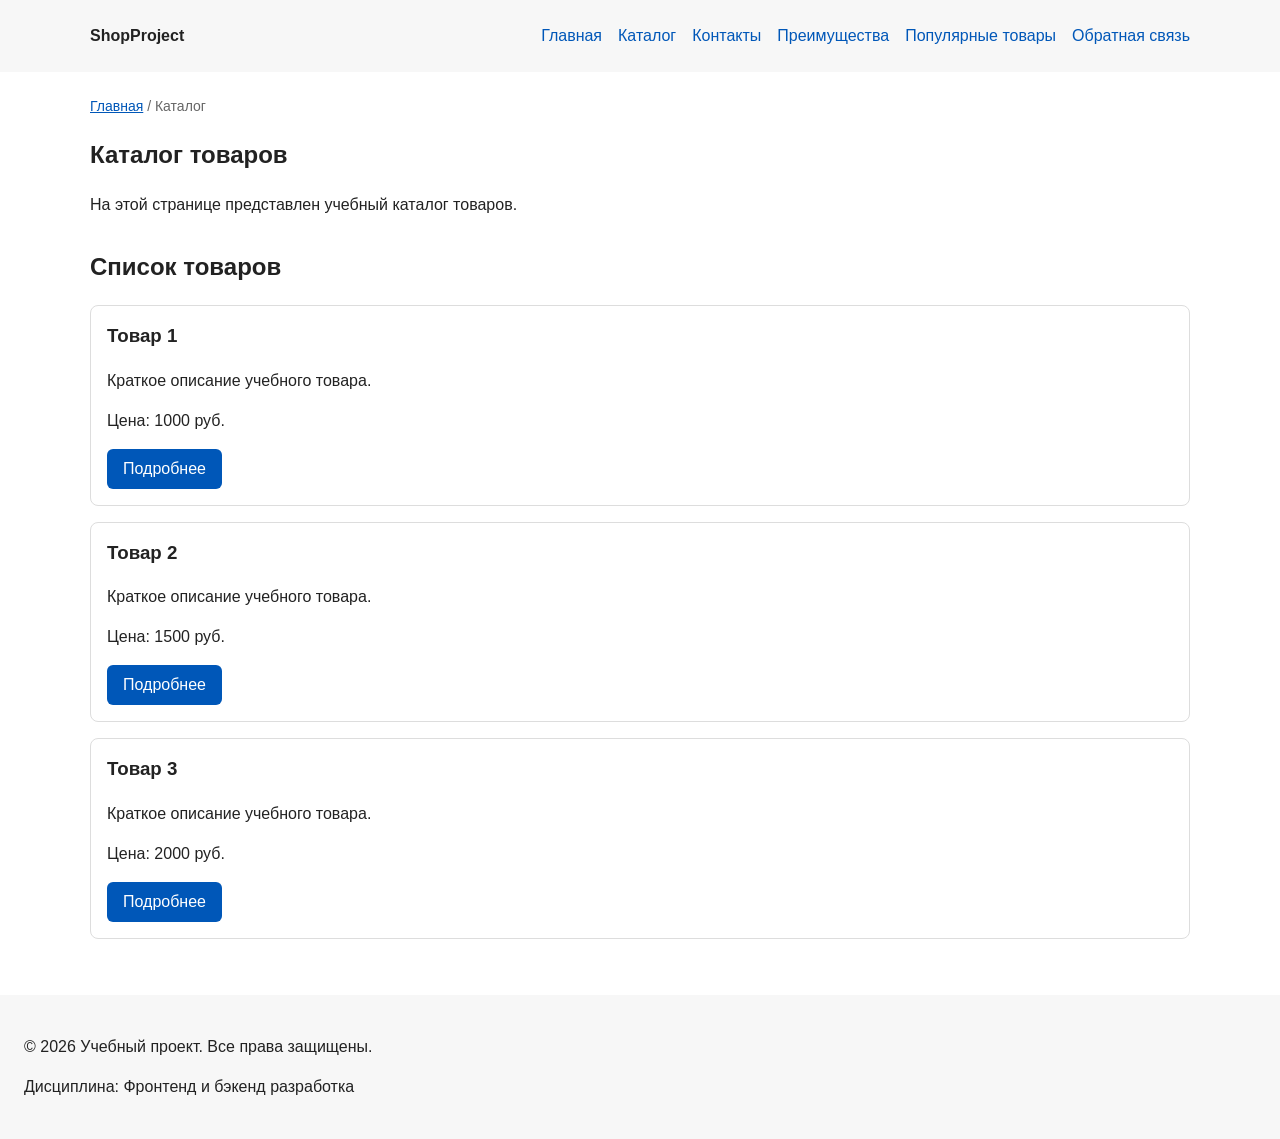
==== catalog.html @ 5cbfdc7b "feat: add multi-page structure navigation and anchors" ====
<!DOCTYPE html>
<html lang="ru">
<head>
  <meta charset="UTF-8">
  <meta name="viewport" content="width=device-width, initial-scale=1.0">
  <meta name="description" content="Каталог товаров учебного интернет-магазина.">
  <title>Каталог товаров – Учебный интернет-магазин</title>
  <link rel="stylesheet" href="css/style.css">
</head>
<body>
  <header>
    <div class="site-header">
      <a class="site-logo" href="index.html">ShopProject</a>
      <nav class="site-nav" aria-label="Основная навигация">
        <ul class="site-nav__list">
          <li><a href="index.html">Главная</a></li>
          <li><a href="catalog.html">Каталог</a></li>
          <li><a href="contacts.html">Контакты</a></li>
          <li><a href="index.html#advantages">Преимущества</a></li>
          <li><a href="index.html#popular">Популярные товары</a></li>
          <li><a href="index.html#contacts">Обратная связь</a></li>
        </ul>
      </nav>
    </div>
  </header>

  <main>
    <nav class="breadcrumbs" aria-label="Хлебные крошки">
      <a href="index.html">Главная</a>
      <span>Каталог</span>
    </nav>

    <section class="section">
      <h1>Каталог товаров</h1>
      <p>На этой странице представлен учебный каталог товаров.</p>
    </section>

    <section class="section">
      <h2>Список товаров</h2>

      <article class="product-card">
        <h3>Товар 1</h3>
        <p>Краткое описание учебного товара.</p>
        <p>Цена: 1000 руб.</p>
        <a class="button" href="index.html#popular">Подробнее</a>
      </article>

      <article class="product-card">
        <h3>Товар 2</h3>
        <p>Краткое описание учебного товара.</p>
        <p>Цена: 1500 руб.</p>
        <a class="button" href="index.html#popular">Подробнее</a>
      </article>

      <article class="product-card">
        <h3>Товар 3</h3>
        <p>Краткое описание учебного товара.</p>
        <p>Цена: 2000 руб.</p>
        <a class="button" href="index.html#popular">Подробнее</a>
      </article>
    </section>
  </main>

  <footer>
    <p>&copy; 2026 Учебный проект. Все права защищены.</p>
    <p>Дисциплина: Фронтенд и бэкенд разработка</p>
  </footer>
</body>
</html>
---- css/style.css ----
:root {
    --color-bg: #ffffff;
    --color-text: #222222;
    --color-muted: #666666;
    --color-primary: #0057b8;
    --color-primary-dark: #003f86;
    --color-border: #dddddd;
    --color-surface: #f7f7f7;
    --color-surface-accent: #eef5ff;
    --color-danger: #b00020;
    --color-success: #168a2f;
    --color-success-bg: #eefaf0;
    --color-white: #ffffff;

    --space-xs: 4px;
    --space-sm: 8px;
    --space-md: 16px;
    --space-lg: 24px;
    --space-xl: 32px;

    --radius-sm: 6px;
    --radius-md: 8px;
    --radius-lg: 12px;

    --container-width: 1100px;
}

* {
    box-sizing: border-box;
}

body {
    margin: 0;
    font-family: Arial, sans-serif;
    line-height: 1.5;
    color: var(--color-text);
    background-color: var(--color-bg);
}

header,
main,
footer {
  padding: var(--space-lg);
}

header {
  position: sticky;
  top: 0;
  z-index: 100;
  background-color: var(--color-surface);
}

footer {
  background-color: var(--color-surface);
}

section {
  margin-bottom: var(--space-lg);
}

section h2 {
  margin-top: 0;
}

.site-header {
    max-width: var(--container-width);
    margin: 0 auto;
    display: grid;
    grid-template-columns: auto 1fr;
    align-items: center;
    gap: var(--space-md);
}

.site-nav {
    justify-self: end;
}

.site-logo {
    font-weight: bold;
    text-decoration: none;
    color: var(--color-text);
}

.site-nav__list {
    display: flex;
    gap: var(--space-md);
    padding: 0;
    margin: 0;
    list-style: none;
}

.site-nav__list a {
    color: var(--color-primary);
    text-decoration: none;
}

.site-nav__list a:hover {
    text-decoration: underline;
}

.site-nav__list a:focus-visible {
    outline: 2px solid var(--color-primary);
    outline-offset: 3px;
}

.hero {
    max-width: var(--container-width);
    margin: 0 auto var(--space-xl);
    padding: var(--space-xl) var(--space-md);
    background-color: var(--color-surface-accent);
    border-radius: var(--radius-lg);
}

.section {
    max-width: var(--container-width);
    margin: 0 auto var(--space-xl);
}

.section h2 {
    margin-top: 0;
}

.product-card {
    position: relative;
    margin-bottom: var(--space-md);
    padding: var(--space-md);
    border: 1px solid var(--color-border);
    border-radius: var(--radius-md);
    background-color: var(--color-bg);
}

.product-card h3 {
    margin-top: 0;
}

.product-card:hover {
    border-color: var(--color-primary);
}

.button {
    display: inline-block;
    padding: var(--space-sm) var(--space-md);
    color: var(--color-white);
    background-color: var(--color-primary);
    text-decoration: none;
    border-radius: var(--radius-sm);
}

.button:hover {
    background-color: var(--color-primary-dark);
}

.button:focus-visible {
    outline: 2px solid var(--color-primary);
    outline-offset: 3px;
}

.button:disabled {
    opacity: 0.6;
    cursor: not-allowed;
}

.aside-info {
    max-width: var(--container-width);
    margin: 0 auto var(--space-xl);
    padding: var(--space-md);
    border-left: 4px solid var(--color-primary);
    background-color: var(--color-surface);
}

.order-dialog {
    width: min(100% - 32px, 560px);
    padding: var(--space-lg);
    border: none;
    border-radius: var(--radius-lg);
}

.order-dialog::backdrop {
    background-color: rgba(0, 0, 0, 0.5);
}

.form-field {
    margin-bottom: var(--space-md);
}

.form-field label {
    display: block;
    margin-bottom: var(--space-xs);
}

.form-field input,
.form-field select,
.form-field textarea {
    width: 100%;
    padding: 10px 12px;
    border: 1px solid var(--color-border);
    border-radius: var(--radius-sm);
    font: inherit;
}

.form-field input[type="checkbox"] {
    width: auto;
}

.form-field small {
    display: block;
    margin-top: var(--space-xs);
    color: var(--color-muted);
}

.form-field input:focus-visible,
.form-field select:focus-visible,
.form-field textarea:focus-visible,
.form-actions button:focus-visible {
    outline: 2px solid var(--color-primary);
    outline-offset: 2px;
}

[aria-invalid="true"] {
    border-color: var(--color-danger);
}

.form-actions {
    display: flex;
    gap: var(--space-sm);
    margin-top: var(--space-md);
}

.success-message {
    max-width: var(--container-width);
    margin: var(--space-lg) auto;
    padding: var(--space-md);
    border-left: 4px solid var(--color-success);
    background-color: var(--color-success-bg);
}

/* ===================================
   Сетка карточек товаров (CSS Grid)
   =================================== */
.product-grid {
    display: grid;
    grid-template-columns: repeat(auto-fit, minmax(260px, 1fr));
    gap: var(--space-md);
}

/* ===================================
   Бейджи на карточках (absolute)
   =================================== */
.product-card__badge {
    position: absolute;
    top: var(--space-sm);
    right: var(--space-sm);
    padding: var(--space-xs) var(--space-sm);
    font-size: 12px;
    font-weight: bold;
    color: var(--color-white);
    border-radius: var(--radius-sm);
    z-index: 1;
}

.product-card__badge--new {
    background-color: var(--color-primary);
}

.product-card__badge--discount {
    background-color: var(--color-danger);
}

/* ===================================
   Кнопка «Наверх» (fixed)
   =================================== */
.scroll-top {
    position: fixed;
    right: var(--space-lg);
    bottom: var(--space-lg);
    width: 44px;
    height: 44px;
    display: flex;
    align-items: center;
    justify-content: center;
    background-color: var(--color-primary);
    color: var(--color-white);
    text-decoration: none;
    border-radius: 50%;
    font-size: 20px;
    z-index: 200;
    box-shadow: 0 2px 8px rgba(0, 0, 0, 0.2);
}

.scroll-top:hover {
    background-color: var(--color-primary-dark);
}

.scroll-top:focus-visible {
    outline: 2px solid var(--color-primary);
    outline-offset: 3px;
}

/* ===================================
   z-index для модального окна
   =================================== */
.order-dialog {
    z-index: 300;
}

.breadcrumbs {
  max-width: var(--container-width);
  margin: 0 auto var(--space-md);
  font-size: 14px;
  color: var(--color-muted);
}

.breadcrumbs a {
  color: var(--color-primary);
}

.breadcrumbs span::before {
  content: " / ";
  color: var(--color-muted);
}

html {
  scroll-behavior: smooth;
}

:target {
  outline: 2px dashed var(--color-primary);
  outline-offset: 4px;
}
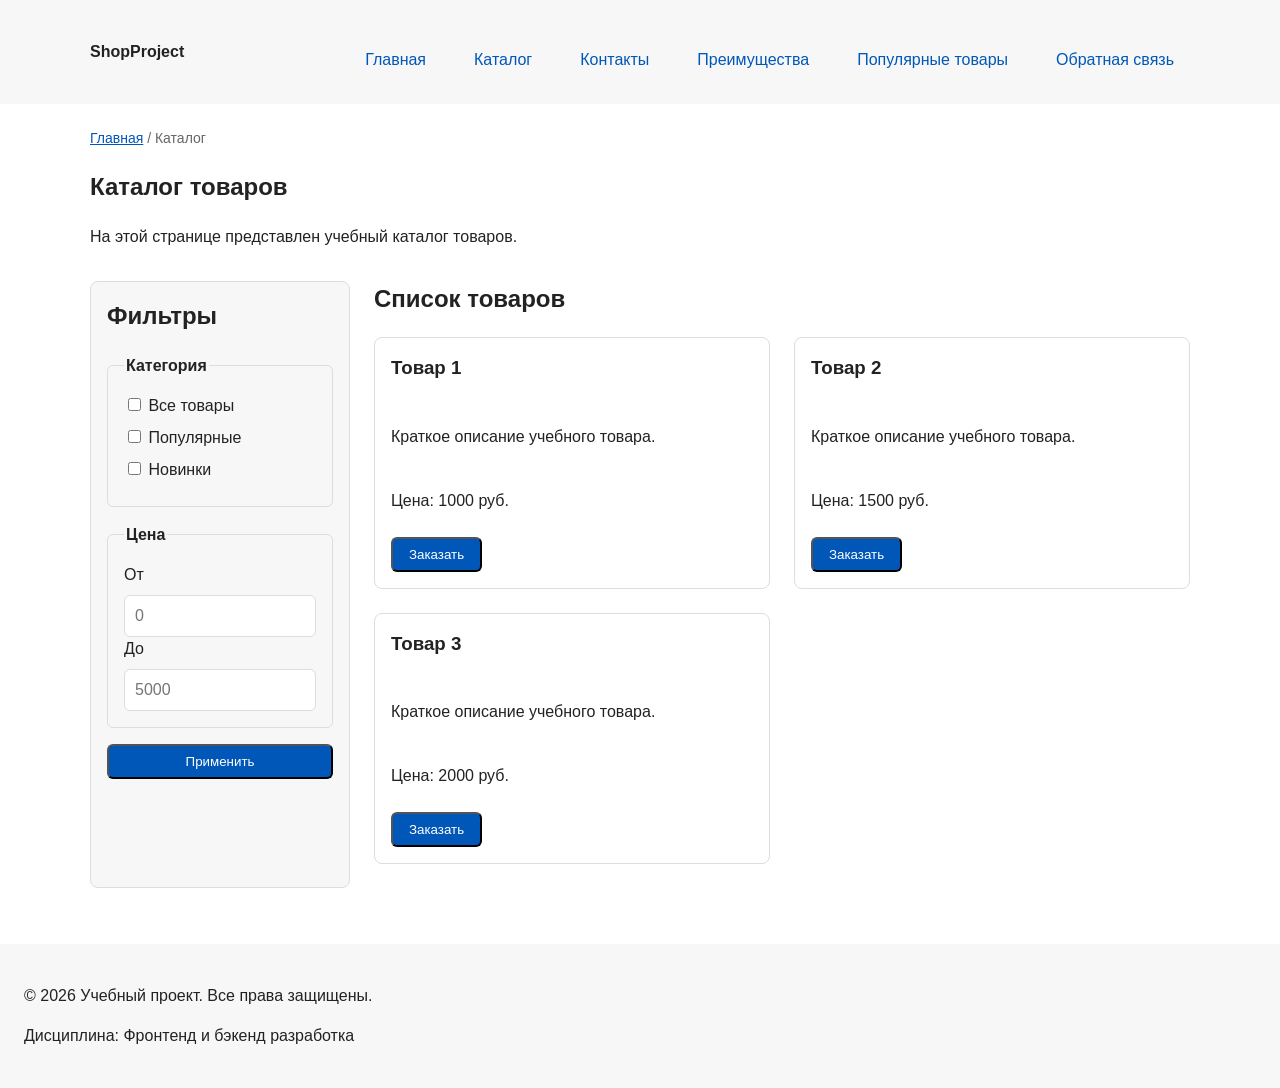
==== commit c717da10: "feat: add flex navigation and grid catalog layout" ====
--- a/catalog.html
+++ b/catalog.html
@@ -25,41 +25,68 @@
   </header>
 
   <main>
-    <nav class="breadcrumbs" aria-label="Хлебные крошки">
-      <a href="index.html">Главная</a>
-      <span>Каталог</span>
-    </nav>
+  <nav class="breadcrumbs" aria-label="Хлебные крошки">
+    <a href="index.html">Главная</a>
+    <span>Каталог</span>
+  </nav>
 
-    <section class="section">
-      <h1>Каталог товаров</h1>
-      <p>На этой странице представлен учебный каталог товаров.</p>
-    </section>
+  <section class="section">
+    <h1>Каталог товаров</h1>
+    <p>На этой странице представлен учебный каталог товаров.</p>
+  </section>
 
-    <section class="section">
+  <section class="catalog-layout">
+    <aside class="catalog-filters">
+      <h2>Фильтры</h2>
+
+      <form class="filters-form" action="#" method="get">
+        <fieldset>
+          <legend>Категория</legend>
+          <label><input type="checkbox" name="category" value="all"> Все товары</label>
+          <label><input type="checkbox" name="category" value="popular"> Популярные</label>
+          <label><input type="checkbox" name="category" value="new"> Новинки</label>
+        </fieldset>
+
+        <fieldset>
+          <legend>Цена</legend>
+          <label for="price-from">От</label>
+          <input id="price-from" name="price-from" type="number" min="0" placeholder="0">
+          <label for="price-to">До</label>
+          <input id="price-to" name="price-to" type="number" min="0" placeholder="5000">
+        </fieldset>
+
+        <button class="button" type="submit">Применить</button>
+      </form>
+    </aside>
+
+    <section class="catalog-products">
       <h2>Список товаров</h2>
 
-      <article class="product-card">
-        <h3>Товар 1</h3>
-        <p>Краткое описание учебного товара.</p>
-        <p>Цена: 1000 руб.</p>
-        <a class="button" href="index.html#popular">Подробнее</a>
-      </article>
+      <div class="products-grid">
+        <article class="product-card">
+          <h3>Товар 1</h3>
+          <p>Краткое описание учебного товара.</p>
+          <p>Цена: 1000 руб.</p>
+          <button class="button product-card__button" type="button" data-product="Товар 1">Заказать</button>
+        </article>
 
-      <article class="product-card">
-        <h3>Товар 2</h3>
-        <p>Краткое описание учебного товара.</p>
-        <p>Цена: 1500 руб.</p>
-        <a class="button" href="index.html#popular">Подробнее</a>
-      </article>
+        <article class="product-card">
+          <h3>Товар 2</h3>
+          <p>Краткое описание учебного товара.</p>
+          <p>Цена: 1500 руб.</p>
+          <button class="button product-card__button" type="button" data-product="Товар 2">Заказать</button>
+        </article>
 
-      <article class="product-card">
-        <h3>Товар 3</h3>
-        <p>Краткое описание учебного товара.</p>
-        <p>Цена: 2000 руб.</p>
-        <a class="button" href="index.html#popular">Подробнее</a>
-      </article>
+        <article class="product-card">
+          <h3>Товар 3</h3>
+          <p>Краткое описание учебного товара.</p>
+          <p>Цена: 2000 руб.</p>
+          <button class="button product-card__button" type="button" data-product="Товар 3">Заказать</button>
+        </article>
+      </div>
     </section>
-  </main>
+  </section>
+</main>
 
   <footer>
     <p>&copy; 2026 Учебный проект. Все права защищены.</p>
--- a/css/style.css
+++ b/css/style.css
@@ -29,6 +29,10 @@
     box-sizing: border-box;
 }
 
+html {
+    scroll-behavior: smooth;
+}
+
 body {
     margin: 0;
     font-family: Arial, sans-serif;
@@ -40,28 +44,31 @@
 header,
 main,
 footer {
-  padding: var(--space-lg);
+    padding: var(--space-lg);
 }
 
 header {
-  position: sticky;
-  top: 0;
-  z-index: 100;
-  background-color: var(--color-surface);
+    position: sticky;
+    top: 0;
+    z-index: 100;
+    background-color: var(--color-surface);
 }
 
 footer {
-  background-color: var(--color-surface);
+    background-color: var(--color-surface);
 }
 
 section {
-  margin-bottom: var(--space-lg);
+    margin-bottom: var(--space-lg);
 }
 
 section h2 {
-  margin-top: 0;
-}
-
+    margin-top: 0;
+}
+
+/* ===================================
+   Шапка сайта
+   =================================== */
 .site-header {
     max-width: var(--container-width);
     margin: 0 auto;
@@ -71,31 +78,41 @@
     gap: var(--space-md);
 }
 
-.site-nav {
-    justify-self: end;
-}
-
 .site-logo {
     font-weight: bold;
     text-decoration: none;
     color: var(--color-text);
 }
 
+.site-nav {
+    justify-self: end;
+}
+
+/* ===================================
+   Навигация (Flexbox)
+   =================================== */
 .site-nav__list {
     display: flex;
+    flex-wrap: wrap;
+    justify-content: center;
+    align-items: center;
     gap: var(--space-md);
     padding: 0;
-    margin: 0;
+    margin: var(--space-md) 0 0;
     list-style: none;
 }
 
 .site-nav__list a {
+    display: inline-block;
+    padding: var(--space-sm) var(--space-md);
     color: var(--color-primary);
     text-decoration: none;
+    border-radius: var(--radius-sm);
 }
 
 .site-nav__list a:hover {
-    text-decoration: underline;
+    color: var(--color-white);
+    background-color: var(--color-primary);
 }
 
 .site-nav__list a:focus-visible {
@@ -103,6 +120,9 @@
     outline-offset: 3px;
 }
 
+/* ===================================
+   Hero / основные секции
+   =================================== */
 .hero {
     max-width: var(--container-width);
     margin: 0 auto var(--space-xl);
@@ -120,9 +140,24 @@
     margin-top: 0;
 }
 
+/* ===================================
+   Сетка карточек (CSS Grid)
+   =================================== */
+.products-grid {
+    display: grid;
+    grid-template-columns: repeat(auto-fit, minmax(260px, 1fr));
+    gap: var(--space-lg);
+}
+
+/* ===================================
+   Карточка товара (Flexbox)
+   =================================== */
 .product-card {
     position: relative;
-    margin-bottom: var(--space-md);
+    display: flex;
+    flex-direction: column;
+    gap: var(--space-sm);
+    margin-bottom: 0;
     padding: var(--space-md);
     border: 1px solid var(--color-border);
     border-radius: var(--radius-md);
@@ -137,114 +172,13 @@
     border-color: var(--color-primary);
 }
 
-.button {
-    display: inline-block;
-    padding: var(--space-sm) var(--space-md);
-    color: var(--color-white);
-    background-color: var(--color-primary);
-    text-decoration: none;
-    border-radius: var(--radius-sm);
-}
-
-.button:hover {
-    background-color: var(--color-primary-dark);
-}
-
-.button:focus-visible {
-    outline: 2px solid var(--color-primary);
-    outline-offset: 3px;
-}
-
-.button:disabled {
-    opacity: 0.6;
-    cursor: not-allowed;
-}
-
-.aside-info {
-    max-width: var(--container-width);
-    margin: 0 auto var(--space-xl);
-    padding: var(--space-md);
-    border-left: 4px solid var(--color-primary);
-    background-color: var(--color-surface);
-}
-
-.order-dialog {
-    width: min(100% - 32px, 560px);
-    padding: var(--space-lg);
-    border: none;
-    border-radius: var(--radius-lg);
-}
-
-.order-dialog::backdrop {
-    background-color: rgba(0, 0, 0, 0.5);
-}
-
-.form-field {
-    margin-bottom: var(--space-md);
-}
-
-.form-field label {
-    display: block;
-    margin-bottom: var(--space-xs);
-}
-
-.form-field input,
-.form-field select,
-.form-field textarea {
-    width: 100%;
-    padding: 10px 12px;
-    border: 1px solid var(--color-border);
-    border-radius: var(--radius-sm);
-    font: inherit;
-}
-
-.form-field input[type="checkbox"] {
-    width: auto;
-}
-
-.form-field small {
-    display: block;
-    margin-top: var(--space-xs);
-    color: var(--color-muted);
-}
-
-.form-field input:focus-visible,
-.form-field select:focus-visible,
-.form-field textarea:focus-visible,
-.form-actions button:focus-visible {
-    outline: 2px solid var(--color-primary);
-    outline-offset: 2px;
-}
-
-[aria-invalid="true"] {
-    border-color: var(--color-danger);
-}
-
-.form-actions {
-    display: flex;
-    gap: var(--space-sm);
-    margin-top: var(--space-md);
-}
-
-.success-message {
-    max-width: var(--container-width);
-    margin: var(--space-lg) auto;
-    padding: var(--space-md);
-    border-left: 4px solid var(--color-success);
-    background-color: var(--color-success-bg);
-}
-
-/* ===================================
-   Сетка карточек товаров (CSS Grid)
-   =================================== */
-.product-grid {
-    display: grid;
-    grid-template-columns: repeat(auto-fit, minmax(260px, 1fr));
-    gap: var(--space-md);
-}
-
-/* ===================================
-   Бейджи на карточках (absolute)
+.product-card .button {
+    margin-top: auto;
+    align-self: flex-start;
+}
+
+/* ===================================
+   Бейджи на карточках
    =================================== */
 .product-card__badge {
     position: absolute;
@@ -264,6 +198,143 @@
 
 .product-card__badge--discount {
     background-color: var(--color-danger);
+}
+
+/* ===================================
+   Кнопки
+   =================================== */
+.button {
+    display: inline-block;
+    padding: var(--space-sm) var(--space-md);
+    color: var(--color-white);
+    background-color: var(--color-primary);
+    text-decoration: none;
+    border-radius: var(--radius-sm);
+}
+
+.button:hover {
+    background-color: var(--color-primary-dark);
+}
+
+.button:focus-visible {
+    outline: 2px solid var(--color-primary);
+    outline-offset: 3px;
+}
+
+.button:disabled {
+    opacity: 0.6;
+    cursor: not-allowed;
+}
+
+/* ===================================
+   Дополнительный блок aside
+   =================================== */
+.aside-info {
+    max-width: var(--container-width);
+    margin: 0 auto var(--space-xl);
+    padding: var(--space-md);
+    border-left: 4px solid var(--color-primary);
+    background-color: var(--color-surface);
+}
+
+/* ===================================
+   Модальное окно (dialog)
+   =================================== */
+.order-dialog {
+    width: min(100% - 32px, 560px);
+    padding: var(--space-lg);
+    border: none;
+    border-radius: var(--radius-lg);
+    z-index: 300;
+}
+
+.order-dialog::backdrop {
+    background-color: rgba(0, 0, 0, 0.5);
+}
+
+/* ===================================
+   Формы
+   =================================== */
+.form-field {
+    margin-bottom: var(--space-md);
+}
+
+.form-field label {
+    display: block;
+    margin-bottom: var(--space-xs);
+}
+
+.form-field input,
+.form-field select,
+.form-field textarea {
+    width: 100%;
+    padding: 10px 12px;
+    border: 1px solid var(--color-border);
+    border-radius: var(--radius-sm);
+    font: inherit;
+}
+
+.form-field input[type="checkbox"] {
+    width: auto;
+}
+
+.form-field small {
+    display: block;
+    margin-top: var(--space-xs);
+    color: var(--color-muted);
+}
+
+.form-field input:focus-visible,
+.form-field select:focus-visible,
+.form-field textarea:focus-visible,
+.form-actions button:focus-visible {
+    outline: 2px solid var(--color-primary);
+    outline-offset: 2px;
+}
+
+[aria-invalid="true"] {
+    border-color: var(--color-danger);
+}
+
+.form-actions {
+    display: flex;
+    gap: var(--space-sm);
+    margin-top: var(--space-md);
+}
+
+.success-message {
+    max-width: var(--container-width);
+    margin: var(--space-lg) auto;
+    padding: var(--space-md);
+    border-left: 4px solid var(--color-success);
+    background-color: var(--color-success-bg);
+}
+
+/* ===================================
+   Хлебные крошки
+   =================================== */
+.breadcrumbs {
+    max-width: var(--container-width);
+    margin: 0 auto var(--space-md);
+    font-size: 14px;
+    color: var(--color-muted);
+}
+
+.breadcrumbs a {
+    color: var(--color-primary);
+}
+
+.breadcrumbs span::before {
+    content: " / ";
+    color: var(--color-muted);
+}
+
+/* ===================================
+   Подсветка якорной цели
+   =================================== */
+:target {
+    outline: 2px dashed var(--color-primary);
+    outline-offset: 4px;
 }
 
 /* ===================================
@@ -297,33 +368,57 @@
 }
 
 /* ===================================
-   z-index для модального окна
-   =================================== */
-.order-dialog {
-    z-index: 300;
-}
-
-.breadcrumbs {
-  max-width: var(--container-width);
-  margin: 0 auto var(--space-md);
-  font-size: 14px;
-  color: var(--color-muted);
-}
-
-.breadcrumbs a {
-  color: var(--color-primary);
-}
-
-.breadcrumbs span::before {
-  content: " / ";
-  color: var(--color-muted);
-}
-
-html {
-  scroll-behavior: smooth;
-}
-
-:target {
-  outline: 2px dashed var(--color-primary);
-  outline-offset: 4px;
+   Страница каталога (CSS Grid + Flexbox)
+   =================================== */
+.catalog-layout {
+    max-width: var(--container-width);
+    margin: 0 auto var(--space-xl);
+    display: grid;
+    grid-template-columns: 260px 1fr;
+    grid-template-areas: "filters products";
+    gap: var(--space-lg);
+}
+
+.catalog-filters {
+    grid-area: filters;
+    padding: var(--space-md);
+    border: 1px solid var(--color-border);
+    border-radius: var(--radius-md);
+    background-color: var(--color-surface);
+}
+
+.catalog-products {
+    grid-area: products;
+}
+
+/* ===================================
+   Форма фильтров
+   =================================== */
+.filters-form {
+    display: grid;
+    gap: var(--space-md);
+}
+
+.filters-form fieldset {
+    margin: 0;
+    padding: var(--space-md);
+    border: 1px solid var(--color-border);
+    border-radius: var(--radius-sm);
+}
+
+.filters-form legend {
+    font-weight: 700;
+}
+
+.filters-form label {
+    display: block;
+    margin-bottom: var(--space-sm);
+}
+
+.filters-form input[type="number"] {
+    width: 100%;
+    padding: 8px 10px;
+    border: 1px solid var(--color-border);
+    border-radius: var(--radius-sm);
+    font: inherit;
 }
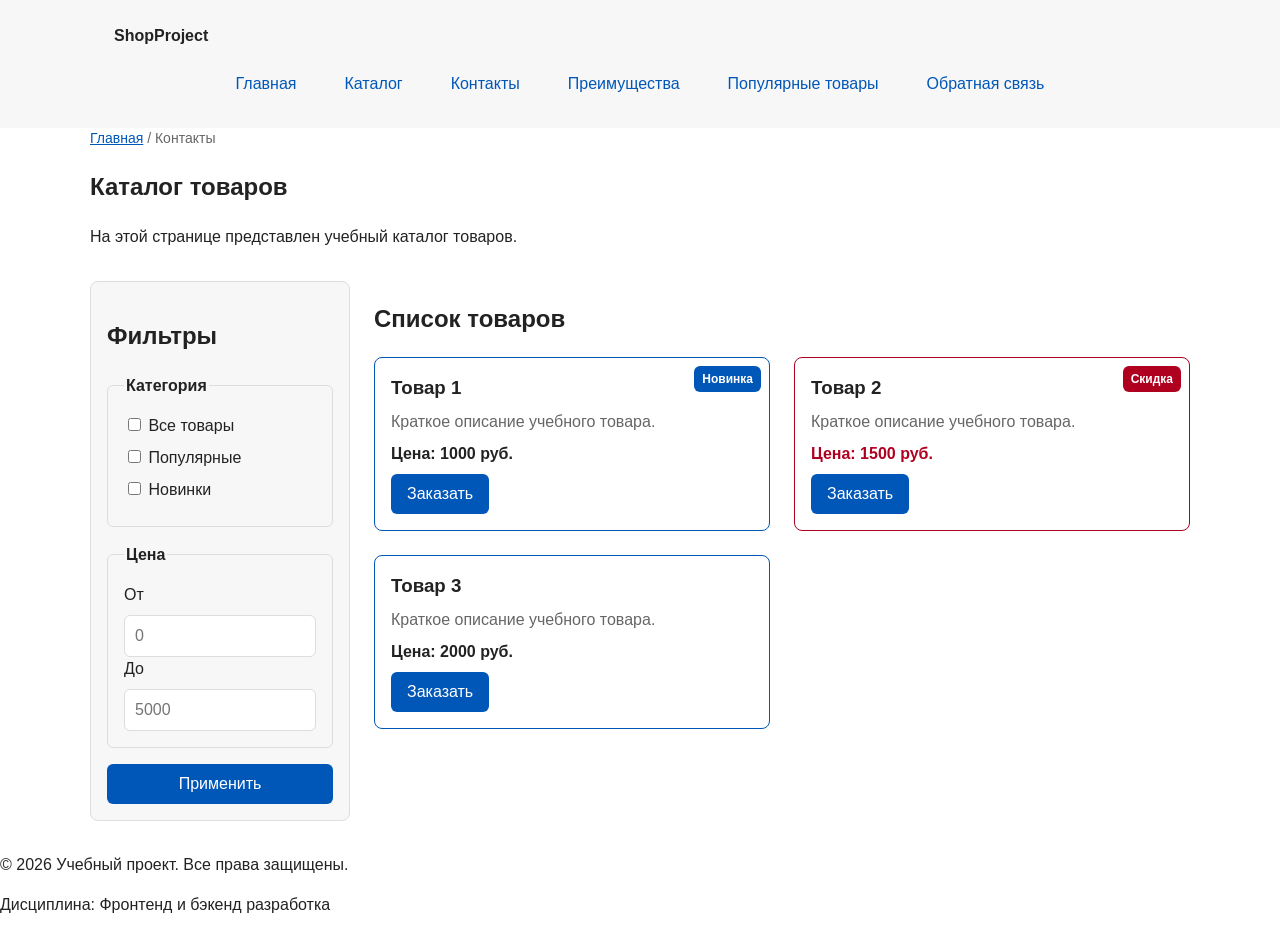
==== commit 0108f310: "fix: prepare HTML CSS project for submission" ====
--- a/catalog.html
+++ b/catalog.html
@@ -8,26 +8,39 @@
   <link rel="stylesheet" href="css/style.css">
 </head>
 <body>
-  <header>
-    <div class="site-header">
-      <a class="site-logo" href="index.html">ShopProject</a>
-      <nav class="site-nav" aria-label="Основная навигация">
-        <ul class="site-nav__list">
-          <li><a href="index.html">Главная</a></li>
-          <li><a href="catalog.html">Каталог</a></li>
-          <li><a href="contacts.html">Контакты</a></li>
-          <li><a href="index.html#advantages">Преимущества</a></li>
-          <li><a href="index.html#popular">Популярные товары</a></li>
-          <li><a href="index.html#contacts">Обратная связь</a></li>
-        </ul>
-      </nav>
-    </div>
+  <header class="site-header">
+      <div class="site-header__inner">
+          <a class="site-header__logo" href="index.html">ShopProject</a>
+
+          <nav class="site-nav" aria-label="Основная навигация">
+              <ul class="site-nav__list">
+                  <li class="site-nav__item">
+                      <a class="site-nav__link" href="index.html">Главная</a>
+                  </li>
+                  <li class="site-nav__item">
+                      <a class="site-nav__link" href="catalog.html">Каталог</a>
+                  </li>
+                  <li class="site-nav__item">
+                      <a class="site-nav__link" href="contacts.html">Контакты</a>
+                  </li>
+                  <li class="site-nav__item">
+                      <a class="site-nav__link" href="index.html#advantages">Преимущества</a>
+                  </li>
+                  <li class="site-nav__item">
+                      <a class="site-nav__link" href="index.html#popular">Популярные товары</a>
+                  </li>
+                  <li class="site-nav__item">
+                      <a class="site-nav__link" href="index.html#contacts">Обратная связь</a>
+                  </li>
+              </ul>
+          </nav>
+      </div>
   </header>
 
   <main>
   <nav class="breadcrumbs" aria-label="Хлебные крошки">
-    <a href="index.html">Главная</a>
-    <span>Каталог</span>
+      <a class="breadcrumbs__link" href="index.html">Главная</a>
+      <span class="breadcrumbs__current">Контакты</span>
   </nav>
 
   <section class="section">
@@ -55,37 +68,40 @@
           <input id="price-to" name="price-to" type="number" min="0" placeholder="5000">
         </fieldset>
 
-        <button class="button" type="submit">Применить</button>
+        <button class="button button--primary" type="submit">Применить</button>
       </form>
     </aside>
 
     <section class="catalog-products">
       <h2>Список товаров</h2>
-
       <div class="products-grid">
-        <article class="product-card">
-          <h3>Товар 1</h3>
-          <p>Краткое описание учебного товара.</p>
-          <p>Цена: 1000 руб.</p>
-          <button class="button product-card__button" type="button" data-product="Товар 1">Заказать</button>
+        <article class="product-card product-card--featured">
+          <span class="product-card__badge product-card__badge--new">Новинка</span>
+          <h3 class="product-card__title">Товар 1</h3>
+          <p class="product-card__description">Краткое описание учебного товара.</p>
+          <p class="product-card__price">Цена: 1000 руб.</p>
+          <button class="button button--primary product-card__button"
+                  type="button" data-product="Товар 1">Заказать</button>
         </article>
 
-        <article class="product-card">
-          <h3>Товар 2</h3>
-          <p>Краткое описание учебного товара.</p>
-          <p>Цена: 1500 руб.</p>
-          <button class="button product-card__button" type="button" data-product="Товар 2">Заказать</button>
+        <article class="product-card product-card--discount">
+          <span class="product-card__badge product-card__badge--discount">Скидка</span>
+          <h3 class="product-card__title">Товар 2</h3>
+          <p class="product-card__description">Краткое описание учебного товара.</p>
+          <p class="product-card__price">Цена: 1500 руб.</p>
+          <button class="button button--primary product-card__button"
+                  type="button" data-product="Товар 2">Заказать</button>
         </article>
 
-        <article class="product-card">
-          <h3>Товар 3</h3>
-          <p>Краткое описание учебного товара.</p>
-          <p>Цена: 2000 руб.</p>
-          <button class="button product-card__button" type="button" data-product="Товар 3">Заказать</button>
+        <article class="product-card product-card--featured">
+          <h3 class="product-card__title">Товар 3</h3>
+          <p class="product-card__description">Краткое описание учебного товара.</p>
+          <p class="product-card__price">Цена: 2000 руб.</p>
+          <button class="button button--primary product-card__button"
+                  type="button" data-product="Товар 3">Заказать</button>
         </article>
       </div>
     </section>
-  </section>
 </main>
 
   <footer>
--- a/css/style.css
+++ b/css/style.css
@@ -41,55 +41,30 @@
     background-color: var(--color-bg);
 }
 
-header,
-main,
-footer {
-    padding: var(--space-lg);
-}
-
-header {
+/* ===================================
+   Шапка сайта
+   =================================== */
+.site-header {
     position: sticky;
     top: 0;
     z-index: 100;
     background-color: var(--color-surface);
 }
 
-footer {
-    background-color: var(--color-surface);
-}
-
-section {
-    margin-bottom: var(--space-lg);
-}
-
-section h2 {
-    margin-top: 0;
-}
-
-/* ===================================
-   Шапка сайта
-   =================================== */
-.site-header {
+.site-header__inner {
     max-width: var(--container-width);
     margin: 0 auto;
-    display: grid;
-    grid-template-columns: auto 1fr;
-    align-items: center;
-    gap: var(--space-md);
-}
-
-.site-logo {
-    font-weight: bold;
+    padding: var(--space-lg);
+}
+
+.site-header__logo {
+    font-weight: 700;
+    color: var(--color-text);
     text-decoration: none;
-    color: var(--color-text);
-}
-
-.site-nav {
-    justify-self: end;
-}
-
-/* ===================================
-   Навигация (Flexbox)
+}
+
+/* ===================================
+   Основная навигация
    =================================== */
 .site-nav__list {
     display: flex;
@@ -102,7 +77,7 @@
     list-style: none;
 }
 
-.site-nav__list a {
+.site-nav__link {
     display: inline-block;
     padding: var(--space-sm) var(--space-md);
     color: var(--color-primary);
@@ -110,14 +85,31 @@
     border-radius: var(--radius-sm);
 }
 
-.site-nav__list a:hover {
-    color: var(--color-white);
-    background-color: var(--color-primary);
-}
-
-.site-nav__list a:focus-visible {
+.site-nav__link:hover {
+    color: var(--color-white);
+    background-color: var(--color-primary);
+}
+
+.site-nav__link:focus-visible {
     outline: 2px solid var(--color-primary);
     outline-offset: 3px;
+}
+
+.site-nav__link--active {
+    color: var(--color-white);
+    background-color: var(--color-primary);
+}
+
+/* ===================================
+   Основной контент и подвал
+   =================================== */
+.site-main {
+    padding: var(--space-lg);
+}
+
+.site-footer {
+    padding: var(--space-lg);
+    background-color: var(--color-surface);
 }
 
 /* ===================================
@@ -134,10 +126,6 @@
 .section {
     max-width: var(--container-width);
     margin: 0 auto var(--space-xl);
-}
-
-.section h2 {
-    margin-top: 0;
 }
 
 /* ===================================
@@ -157,22 +145,44 @@
     display: flex;
     flex-direction: column;
     gap: var(--space-sm);
-    margin-bottom: 0;
     padding: var(--space-md);
     border: 1px solid var(--color-border);
     border-radius: var(--radius-md);
     background-color: var(--color-bg);
 }
 
-.product-card h3 {
-    margin-top: 0;
-}
-
 .product-card:hover {
     border-color: var(--color-primary);
 }
 
-.product-card .button {
+.product-card--featured {
+    border-color: var(--color-primary);
+}
+
+.product-card--discount {
+    border-color: var(--color-danger);
+}
+
+.product-card__title {
+    margin: 0;
+    color: var(--color-text);
+}
+
+.product-card__description {
+    margin: 0;
+    color: var(--color-muted);
+}
+
+.product-card__price {
+    margin: 0;
+    font-weight: 700;
+}
+
+.product-card--discount .product-card__price {
+    color: var(--color-danger);
+}
+
+.product-card__button {
     margin-top: auto;
     align-self: flex-start;
 }
@@ -206,14 +216,31 @@
 .button {
     display: inline-block;
     padding: var(--space-sm) var(--space-md);
-    color: var(--color-white);
-    background-color: var(--color-primary);
+    border: none;
+    border-radius: var(--radius-sm);
+    font: inherit;
     text-decoration: none;
-    border-radius: var(--radius-sm);
-}
-
-.button:hover {
+    cursor: pointer;
+}
+
+.button--primary {
+    color: var(--color-white);
+    background-color: var(--color-primary);
+}
+
+.button--primary:hover {
     background-color: var(--color-primary-dark);
+}
+
+.button--secondary {
+    color: var(--color-primary);
+    background-color: transparent;
+    border: 1px solid var(--color-primary);
+}
+
+.button--secondary:hover {
+    color: var(--color-white);
+    background-color: var(--color-primary);
 }
 
 .button:focus-visible {
@@ -221,7 +248,8 @@
     outline-offset: 3px;
 }
 
-.button:disabled {
+.button:disabled,
+.button--disabled {
     opacity: 0.6;
     cursor: not-allowed;
 }
@@ -252,21 +280,25 @@
     background-color: rgba(0, 0, 0, 0.5);
 }
 
-/* ===================================
-   Формы
-   =================================== */
-.form-field {
+.order-dialog__title {
+    margin-top: 0;
+}
+
+/* ===================================
+   Форма заявки
+   =================================== */
+.order-form__field {
     margin-bottom: var(--space-md);
 }
 
-.form-field label {
+.order-form__label {
     display: block;
     margin-bottom: var(--space-xs);
 }
 
-.form-field input,
-.form-field select,
-.form-field textarea {
+.order-form__input,
+.order-form__select,
+.order-form__textarea {
     width: 100%;
     padding: 10px 12px;
     border: 1px solid var(--color-border);
@@ -274,34 +306,42 @@
     font: inherit;
 }
 
-.form-field input[type="checkbox"] {
+.order-form__input[type="checkbox"] {
     width: auto;
 }
 
-.form-field small {
+.order-form__field small {
     display: block;
     margin-top: var(--space-xs);
     color: var(--color-muted);
 }
 
-.form-field input:focus-visible,
-.form-field select:focus-visible,
-.form-field textarea:focus-visible,
-.form-actions button:focus-visible {
+.order-form__input:hover,
+.order-form__select:hover,
+.order-form__textarea:hover {
+    border-color: var(--color-primary);
+}
+
+.order-form__input:focus-visible,
+.order-form__select:focus-visible,
+.order-form__textarea:focus-visible {
     outline: 2px solid var(--color-primary);
-    outline-offset: 2px;
+    outline-offset: 3px;
+}
+
+.order-form__actions {
+    display: flex;
+    gap: var(--space-md);
+    margin-top: var(--space-lg);
 }
 
 [aria-invalid="true"] {
     border-color: var(--color-danger);
 }
 
-.form-actions {
-    display: flex;
-    gap: var(--space-sm);
-    margin-top: var(--space-md);
-}
-
+/* ===================================
+   Сообщение об успешной отправке
+   =================================== */
 .success-message {
     max-width: var(--container-width);
     margin: var(--space-lg) auto;
@@ -320,11 +360,11 @@
     color: var(--color-muted);
 }
 
-.breadcrumbs a {
+.breadcrumbs__link {
     color: var(--color-primary);
 }
 
-.breadcrumbs span::before {
+.breadcrumbs__current::before {
     content: " / ";
     color: var(--color-muted);
 }
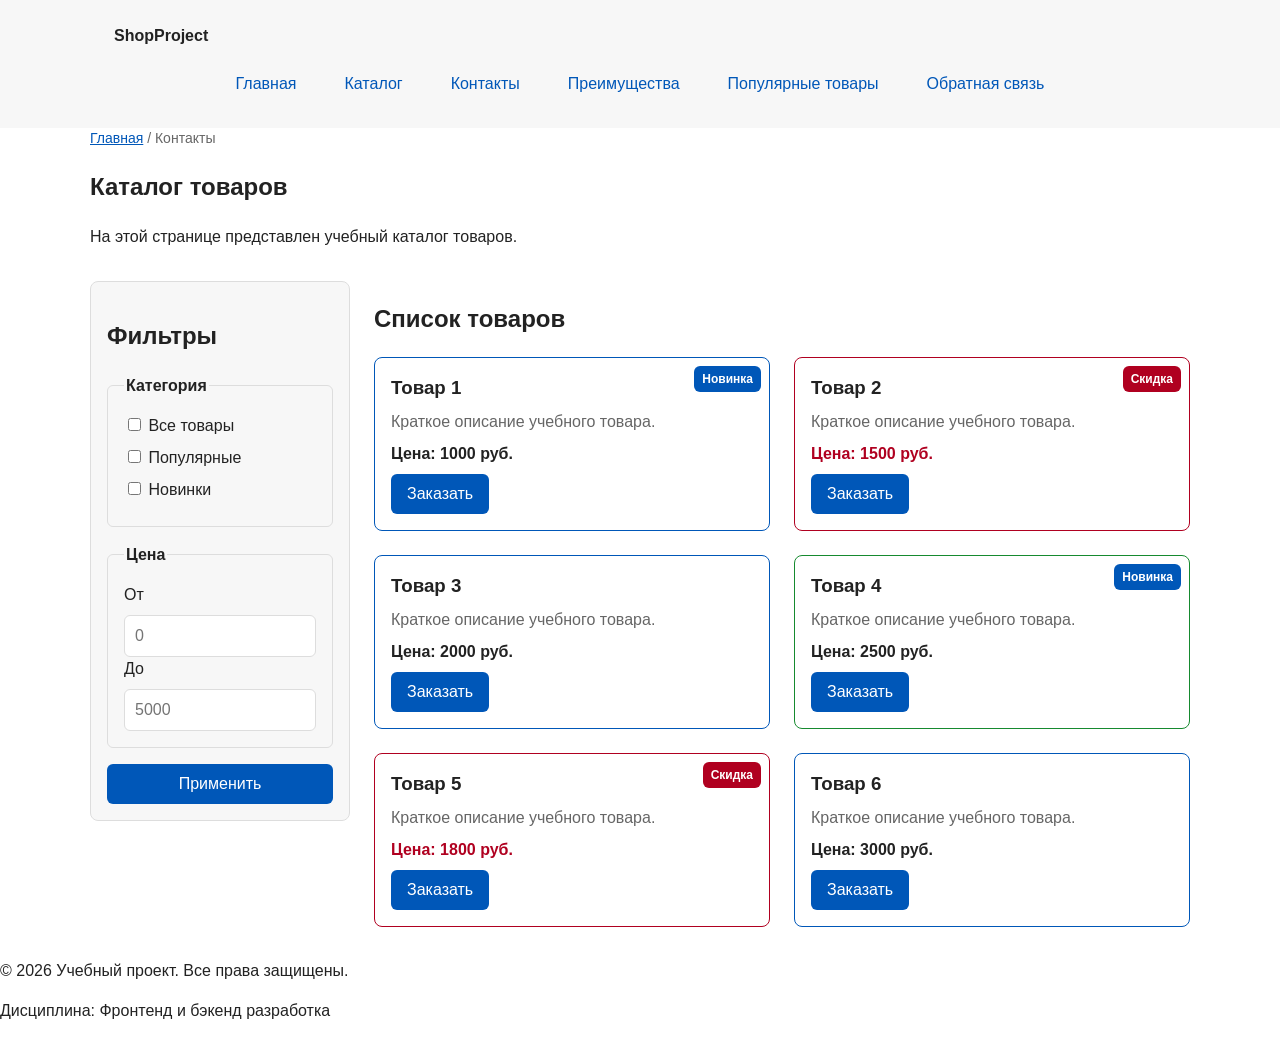
==== commit 3d9c7303: "feat: add independent improvements for KR1" ====
--- a/catalog.html
+++ b/catalog.html
@@ -100,6 +100,32 @@
           <button class="button button--primary product-card__button"
                   type="button" data-product="Товар 3">Заказать</button>
         </article>
+
+        <article class="product-card product-card--new">
+          <span class="product-card__badge product-card__badge--new">Новинка</span>
+          <h3 class="product-card__title">Товар 4</h3>
+          <p class="product-card__description">Краткое описание учебного товара.</p>
+          <p class="product-card__price">Цена: 2500 руб.</p>
+          <button class="button button--primary product-card__button"
+                  type="button" data-product="Товар 4">Заказать</button>
+        </article>
+
+        <article class="product-card product-card--discount">
+          <span class="product-card__badge product-card__badge--discount">Скидка</span>
+          <h3 class="product-card__title">Товар 5</h3>
+          <p class="product-card__description">Краткое описание учебного товара.</p>
+          <p class="product-card__price">Цена: 1800 руб.</p>
+          <button class="button button--primary product-card__button"
+                  type="button" data-product="Товар 5">Заказать</button>
+        </article>
+
+        <article class="product-card product-card--featured">
+          <h3 class="product-card__title">Товар 6</h3>
+          <p class="product-card__description">Краткое описание учебного товара.</p>
+          <p class="product-card__price">Цена: 3000 руб.</p>
+          <button class="button button--primary product-card__button"
+                  type="button" data-product="Товар 6">Заказать</button>
+        </article>
       </div>
     </section>
 </main>
--- a/css/style.css
+++ b/css/style.css
@@ -149,9 +149,11 @@
     border: 1px solid var(--color-border);
     border-radius: var(--radius-md);
     background-color: var(--color-bg);
+    transition: transform 0.15s ease, border-color 0.15s ease;
 }
 
 .product-card:hover {
+    transform: translateY(-2px);
     border-color: var(--color-primary);
 }
 
@@ -161,6 +163,10 @@
 
 .product-card--discount {
     border-color: var(--color-danger);
+}
+
+.product-card--new {
+    border-color: var(--color-success);
 }
 
 .product-card__title {
@@ -251,6 +257,15 @@
 .button:disabled,
 .button--disabled {
     opacity: 0.6;
+    cursor: not-allowed;
+}
+
+.button:active {
+    transform: translateY(1px);
+}
+
+.button--primary:disabled {
+    background-color: var(--color-muted);
     cursor: not-allowed;
 }
 
@@ -425,6 +440,10 @@
     border: 1px solid var(--color-border);
     border-radius: var(--radius-md);
     background-color: var(--color-surface);
+
+    position: sticky;       
+    top: var(--space-lg);   
+    align-self: start;      
 }
 
 .catalog-products {
@@ -461,4 +480,20 @@
     border: 1px solid var(--color-border);
     border-radius: var(--radius-sm);
     font: inherit;
+}
+
+
+.faq__item {
+    padding: var(--space-sm) 0;
+    border-bottom: 1px solid var(--color-border);
+}
+
+.faq__question {
+    cursor: pointer;
+    font-weight: 700;
+}
+
+.faq__answer {
+    margin: var(--space-sm) 0 0;
+    color: var(--color-muted);
 }
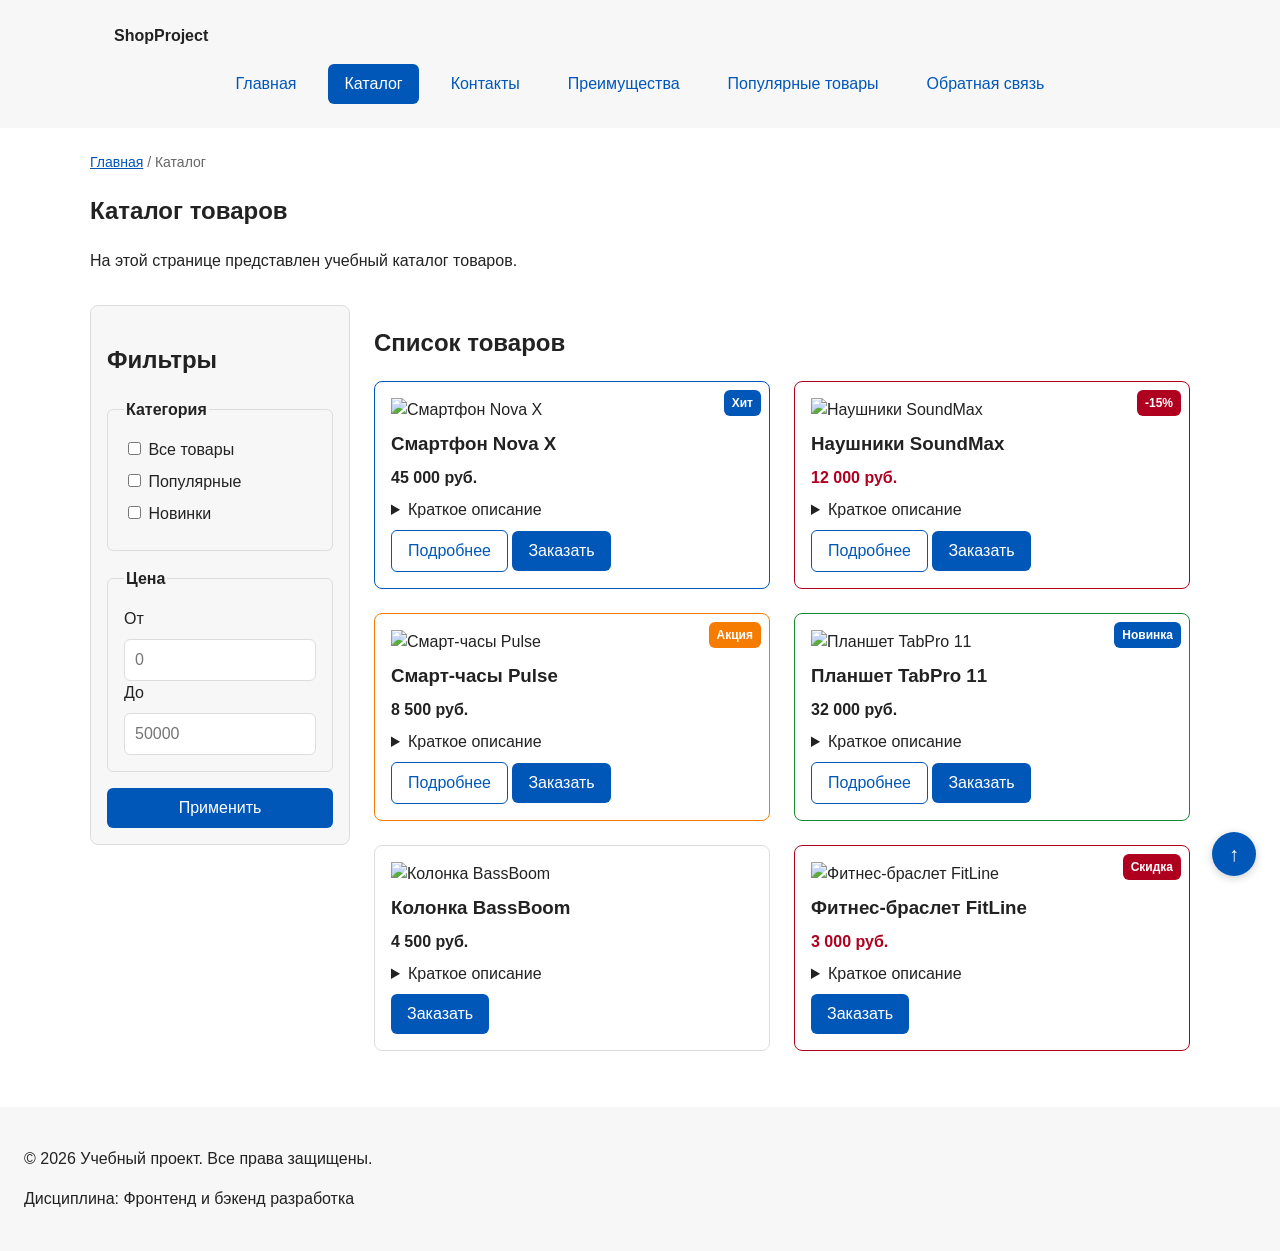
==== commit 6ac7f597: "fix: restore html files" ====
--- a/catalog.html
+++ b/catalog.html
@@ -6,133 +6,164 @@
   <meta name="description" content="Каталог товаров учебного интернет-магазина.">
   <title>Каталог товаров – Учебный интернет-магазин</title>
   <link rel="stylesheet" href="css/style.css">
+  <script src="js/main.js" defer></script>
 </head>
 <body>
   <header class="site-header">
       <div class="site-header__inner">
           <a class="site-header__logo" href="index.html">ShopProject</a>
-
           <nav class="site-nav" aria-label="Основная навигация">
               <ul class="site-nav__list">
-                  <li class="site-nav__item">
-                      <a class="site-nav__link" href="index.html">Главная</a>
-                  </li>
-                  <li class="site-nav__item">
-                      <a class="site-nav__link" href="catalog.html">Каталог</a>
-                  </li>
-                  <li class="site-nav__item">
-                      <a class="site-nav__link" href="contacts.html">Контакты</a>
-                  </li>
-                  <li class="site-nav__item">
-                      <a class="site-nav__link" href="index.html#advantages">Преимущества</a>
-                  </li>
-                  <li class="site-nav__item">
-                      <a class="site-nav__link" href="index.html#popular">Популярные товары</a>
-                  </li>
-                  <li class="site-nav__item">
-                      <a class="site-nav__link" href="index.html#contacts">Обратная связь</a>
-                  </li>
+                  <li class="site-nav__item"><a class="site-nav__link" href="index.html">Главная</a></li>
+                  <li class="site-nav__item"><a class="site-nav__link site-nav__link--active" href="catalog.html">Каталог</a></li>
+                  <li class="site-nav__item"><a class="site-nav__link" href="contacts.html">Контакты</a></li>
+                  <li class="site-nav__item"><a class="site-nav__link" href="index.html#advantages">Преимущества</a></li>
+                  <li class="site-nav__item"><a class="site-nav__link" href="index.html#popular">Популярные товары</a></li>
+                  <li class="site-nav__item"><a class="site-nav__link" href="index.html#contacts">Обратная связь</a></li>
               </ul>
           </nav>
       </div>
   </header>
 
-  <main>
-  <nav class="breadcrumbs" aria-label="Хлебные крошки">
-      <a class="breadcrumbs__link" href="index.html">Главная</a>
-      <span class="breadcrumbs__current">Контакты</span>
-  </nav>
+  <main class="site-main">
+    <nav class="breadcrumbs" aria-label="Хлебные крошки">
+        <a class="breadcrumbs__link" href="index.html">Главная</a>
+        <span class="breadcrumbs__current">Каталог</span>
+    </nav>
 
-  <section class="section">
-    <h1>Каталог товаров</h1>
-    <p>На этой странице представлен учебный каталог товаров.</p>
-  </section>
+    <section class="section">
+      <h1>Каталог товаров</h1>
+      <p>На этой странице представлен учебный каталог товаров.</p>
+    </section>
 
-  <section class="catalog-layout">
-    <aside class="catalog-filters">
-      <h2>Фильтры</h2>
+    <section class="catalog-layout">
+      <aside class="catalog-filters">
+        <h2>Фильтры</h2>
+        <form class="filters-form" action="#" method="get">
+          <fieldset>
+            <legend>Категория</legend>
+            <label><input type="checkbox" name="category" value="all"> Все товары</label>
+            <label><input type="checkbox" name="category" value="popular"> Популярные</label>
+            <label><input type="checkbox" name="category" value="new"> Новинки</label>
+          </fieldset>
+          <fieldset>
+            <legend>Цена</legend>
+            <label for="price-from">От</label>
+            <input id="price-from" name="price-from" type="number" min="0" placeholder="0">
+            <label for="price-to">До</label>
+            <input id="price-to" name="price-to" type="number" min="0" placeholder="50000">
+          </fieldset>
+          <button class="button button--primary" type="submit">Применить</button>
+        </form>
+      </aside>
 
-      <form class="filters-form" action="#" method="get">
-        <fieldset>
-          <legend>Категория</legend>
-          <label><input type="checkbox" name="category" value="all"> Все товары</label>
-          <label><input type="checkbox" name="category" value="popular"> Популярные</label>
-          <label><input type="checkbox" name="category" value="new"> Новинки</label>
-        </fieldset>
+      <section class="catalog-products">
+        <h2>Список товаров</h2>
+        <div class="products-grid">
+          
+          <!-- ТОВАР 1 -->
+          <article class="product-card product-card--featured">
+            <span class="product-card__badge product-card__badge--new">Хит</span>
+            <img class="product-card__image" src="https://images.unsplash.com/photo-1598327105666-5b89351cb31b?q=80&w=400&auto=format&fit=crop" alt="Смартфон Nova X">
+            <h3 class="product-card__title">Смартфон Nova X</h3>
+            <p class="product-card__price">45 000 руб.</p>
+            <details class="product-card__details">
+                <summary class="product-card__summary">Краткое описание</summary>
+                <p class="product-card__description">Флагманский смартфон с камерой 108 Мп и экраном 120 Гц.</p>
+            </details>
+            <div class="product-card__actions">
+                <a href="product-nova-x.html" class="button button--secondary product-card__button">Подробнее</a>
+                <button class="button button--primary product-card__button" type="button" data-product="Смартфон Nova X">Заказать</button>
+            </div>
+          </article>
 
-        <fieldset>
-          <legend>Цена</legend>
-          <label for="price-from">От</label>
-          <input id="price-from" name="price-from" type="number" min="0" placeholder="0">
-          <label for="price-to">До</label>
-          <input id="price-to" name="price-to" type="number" min="0" placeholder="5000">
-        </fieldset>
+          <!-- ТОВАР 2 -->
+          <article class="product-card product-card--discount">
+            <span class="product-card__badge product-card__badge--discount">-15%</span>
+            <img class="product-card__image" src="https://images.unsplash.com/photo-1505740420928-5e560c06d30e?q=80&w=400&auto=format&fit=crop" alt="Наушники SoundMax">
+            <h3 class="product-card__title">Наушники SoundMax</h3>
+            <p class="product-card__price">12 000 руб.</p>
+            <details class="product-card__details">
+                <summary class="product-card__summary">Краткое описание</summary>
+                <p class="product-card__description">Беспроводные наушники с активным шумоподавлением.</p>
+            </details>
+            <div class="product-card__actions">
+                <a href="product-soundmax.html" class="button button--secondary product-card__button">Подробнее</a>
+                <button class="button button--primary product-card__button" type="button" data-product="Наушники SoundMax">Заказать</button>
+            </div>
+          </article>
 
-        <button class="button button--primary" type="submit">Применить</button>
-      </form>
-    </aside>
+          <!-- ТОВАР 3 -->
+          <article class="product-card product-card--promo">
+            <span class="product-card__badge product-card__badge--promo">Акция</span>
+            <img class="product-card__image" src="https://images.unsplash.com/photo-1523275335684-37898b6baf30?q=80&w=400&auto=format&fit=crop" alt="Смарт-часы Pulse">
+            <h3 class="product-card__title">Смарт-часы Pulse</h3>
+            <p class="product-card__price">8 500 руб.</p>
+            <details class="product-card__details">
+                <summary class="product-card__summary">Краткое описание</summary>
+                <p class="product-card__description">Отслеживание сна, пульса и уведомления на запястье.</p>
+            </details>
+            <div class="product-card__actions">
+                <a href="product-pulse.html" class="button button--secondary product-card__button">Подробнее</a>
+                <button class="button button--primary product-card__button" type="button" data-product="Смарт-часы Pulse">Заказать</button>
+            </div>
+          </article>
 
-    <section class="catalog-products">
-      <h2>Список товаров</h2>
-      <div class="products-grid">
-        <article class="product-card product-card--featured">
-          <span class="product-card__badge product-card__badge--new">Новинка</span>
-          <h3 class="product-card__title">Товар 1</h3>
-          <p class="product-card__description">Краткое описание учебного товара.</p>
-          <p class="product-card__price">Цена: 1000 руб.</p>
-          <button class="button button--primary product-card__button"
-                  type="button" data-product="Товар 1">Заказать</button>
-        </article>
+          <!-- ТОВАР 4 -->
+          <article class="product-card product-card--new">
+            <span class="product-card__badge product-card__badge--new">Новинка</span>
+            <img class="product-card__image" src="https://images.unsplash.com/photo-1544244015-0df4b3ffc6b0?q=80&w=400&auto=format&fit=crop" alt="Планшет TabPro 11">
+            <h3 class="product-card__title">Планшет TabPro 11</h3>
+            <p class="product-card__price">32 000 руб.</p>
+            <details class="product-card__details">
+                <summary class="product-card__summary">Краткое описание</summary>
+                <p class="product-card__description">Универсальный планшет для работы и развлечений.</p>
+            </details>
+            <div class="product-card__actions">
+                <a href="product-tabpro.html" class="button button--secondary product-card__button">Подробнее</a>
+                <button class="button button--primary product-card__button" type="button" data-product="Планшет TabPro 11">Заказать</button>
+            </div>
+          </article>
 
-        <article class="product-card product-card--discount">
-          <span class="product-card__badge product-card__badge--discount">Скидка</span>
-          <h3 class="product-card__title">Товар 2</h3>
-          <p class="product-card__description">Краткое описание учебного товара.</p>
-          <p class="product-card__price">Цена: 1500 руб.</p>
-          <button class="button button--primary product-card__button"
-                  type="button" data-product="Товар 2">Заказать</button>
-        </article>
+          <!-- ТОВАР 5 (Нет кнопки "Подробнее") -->
+          <article class="product-card">
+            <img class="product-card__image" src="https://images.unsplash.com/photo-1608043152269-423dbba4e7e1?q=80&w=400&auto=format&fit=crop" alt="Колонка BassBoom">
+            <h3 class="product-card__title">Колонка BassBoom</h3>
+            <p class="product-card__price">4 500 руб.</p>
+            <details class="product-card__details">
+                <summary class="product-card__summary">Краткое описание</summary>
+                <p class="product-card__description">Портативная колонка с мощным басом и защитой от воды.</p>
+            </details>
+            <div class="product-card__actions">
+                <button class="button button--primary product-card__button" type="button" data-product="Колонка BassBoom">Заказать</button>
+            </div>
+          </article>
 
-        <article class="product-card product-card--featured">
-          <h3 class="product-card__title">Товар 3</h3>
-          <p class="product-card__description">Краткое описание учебного товара.</p>
-          <p class="product-card__price">Цена: 2000 руб.</p>
-          <button class="button button--primary product-card__button"
-                  type="button" data-product="Товар 3">Заказать</button>
-        </article>
+          <!-- ТОВАР 6 (Нет кнопки "Подробнее") -->
+          <article class="product-card product-card--discount">
+            <span class="product-card__badge product-card__badge--discount">Скидка</span>
+            <img class="product-card__image" src="https://images.unsplash.com/photo-1575311373937-040b8e1fd5b6?q=80&w=400&auto=format&fit=crop" alt="Фитнес-браслет FitLine">
+            <h3 class="product-card__title">Фитнес-браслет FitLine</h3>
+            <p class="product-card__price">3 000 руб.</p>
+            <details class="product-card__details">
+                <summary class="product-card__summary">Краткое описание</summary>
+                <p class="product-card__description">Легкий браслет для мониторинга активности.</p>
+            </details>
+            <div class="product-card__actions">
+                <button class="button button--primary product-card__button" type="button" data-product="Фитнес-браслет FitLine">Заказать</button>
+            </div>
+          </article>
 
-        <article class="product-card product-card--new">
-          <span class="product-card__badge product-card__badge--new">Новинка</span>
-          <h3 class="product-card__title">Товар 4</h3>
-          <p class="product-card__description">Краткое описание учебного товара.</p>
-          <p class="product-card__price">Цена: 2500 руб.</p>
-          <button class="button button--primary product-card__button"
-                  type="button" data-product="Товар 4">Заказать</button>
-        </article>
+        </div>
+      </section>
+    </section>
+  </main>
 
-        <article class="product-card product-card--discount">
-          <span class="product-card__badge product-card__badge--discount">Скидка</span>
-          <h3 class="product-card__title">Товар 5</h3>
-          <p class="product-card__description">Краткое описание учебного товара.</p>
-          <p class="product-card__price">Цена: 1800 руб.</p>
-          <button class="button button--primary product-card__button"
-                  type="button" data-product="Товар 5">Заказать</button>
-        </article>
-
-        <article class="product-card product-card--featured">
-          <h3 class="product-card__title">Товар 6</h3>
-          <p class="product-card__description">Краткое описание учебного товара.</p>
-          <p class="product-card__price">Цена: 3000 руб.</p>
-          <button class="button button--primary product-card__button"
-                  type="button" data-product="Товар 6">Заказать</button>
-        </article>
-      </div>
-    </section>
-</main>
-
-  <footer>
+  <footer class="site-footer">
     <p>&copy; 2026 Учебный проект. Все права защищены.</p>
     <p>Дисциплина: Фронтенд и бэкенд разработка</p>
   </footer>
+
+  <a href="#" class="scroll-top" aria-label="Наверх">↑</a>
 </body>
 </html>
--- a/css/style.css
+++ b/css/style.css
@@ -193,6 +193,10 @@
     align-self: flex-start;
 }
 
+.product-card--promo {
+    border-color: #f57c00;
+}
+
 /* ===================================
    Бейджи на карточках
    =================================== */
@@ -214,6 +218,11 @@
 
 .product-card__badge--discount {
     background-color: var(--color-danger);
+}
+
+
+.product-card__badge--promo {
+    background-color: #f57c00; 
 }
 
 /* ===================================
